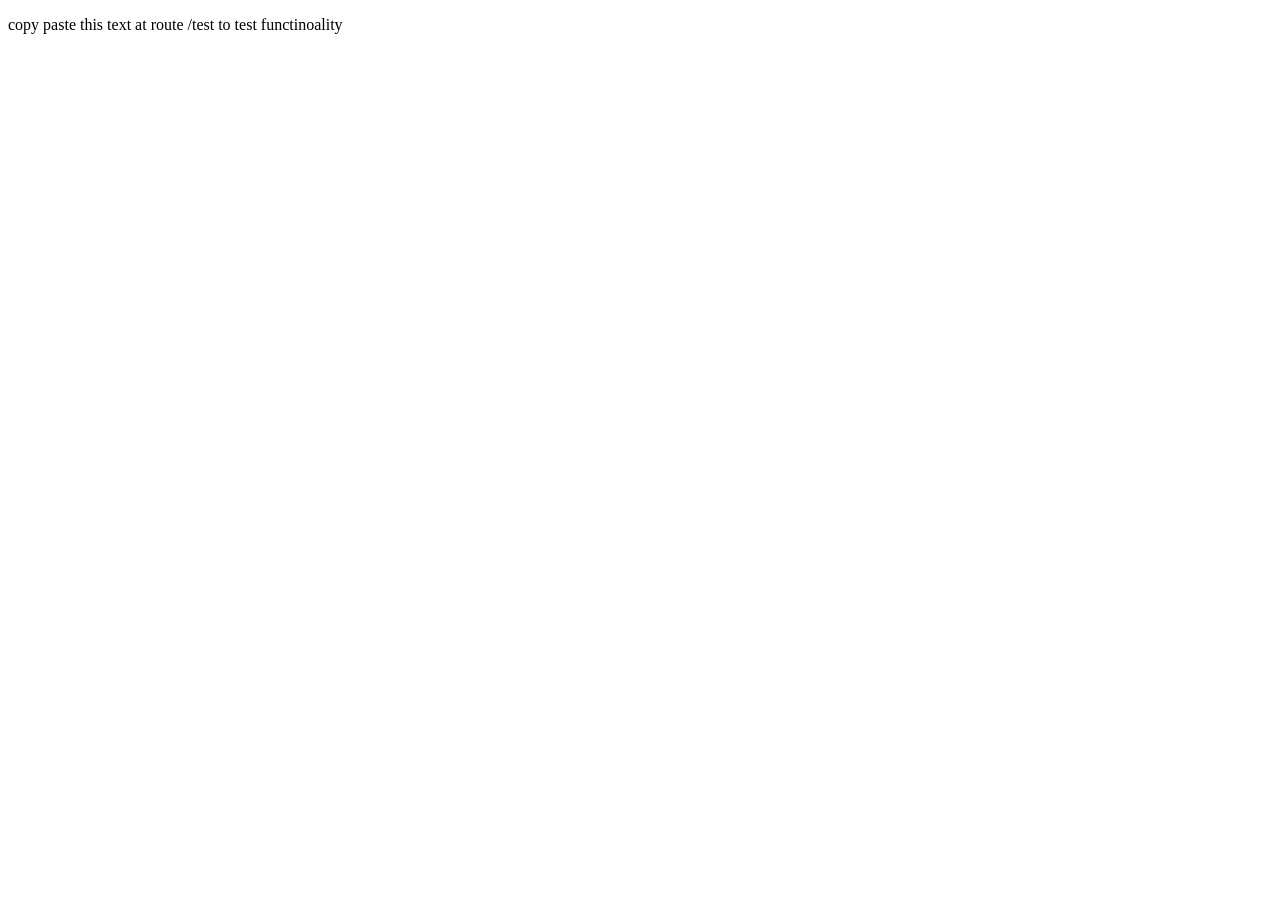
==== test/index.html @ 69d61530 "first commit" ====
<!doctype html>
<html lang="en">
  <head>
    <meta charset="UTF-8" />
    <meta name="viewport" content="width=device-width, initial-scale=1.0" />
    <title>Test Route</title>
  </head>
  <body>
    <p>copy paste this text at route /test to test functinoality</p>

    <script src="/script.js"></script>
  </body>
</html>
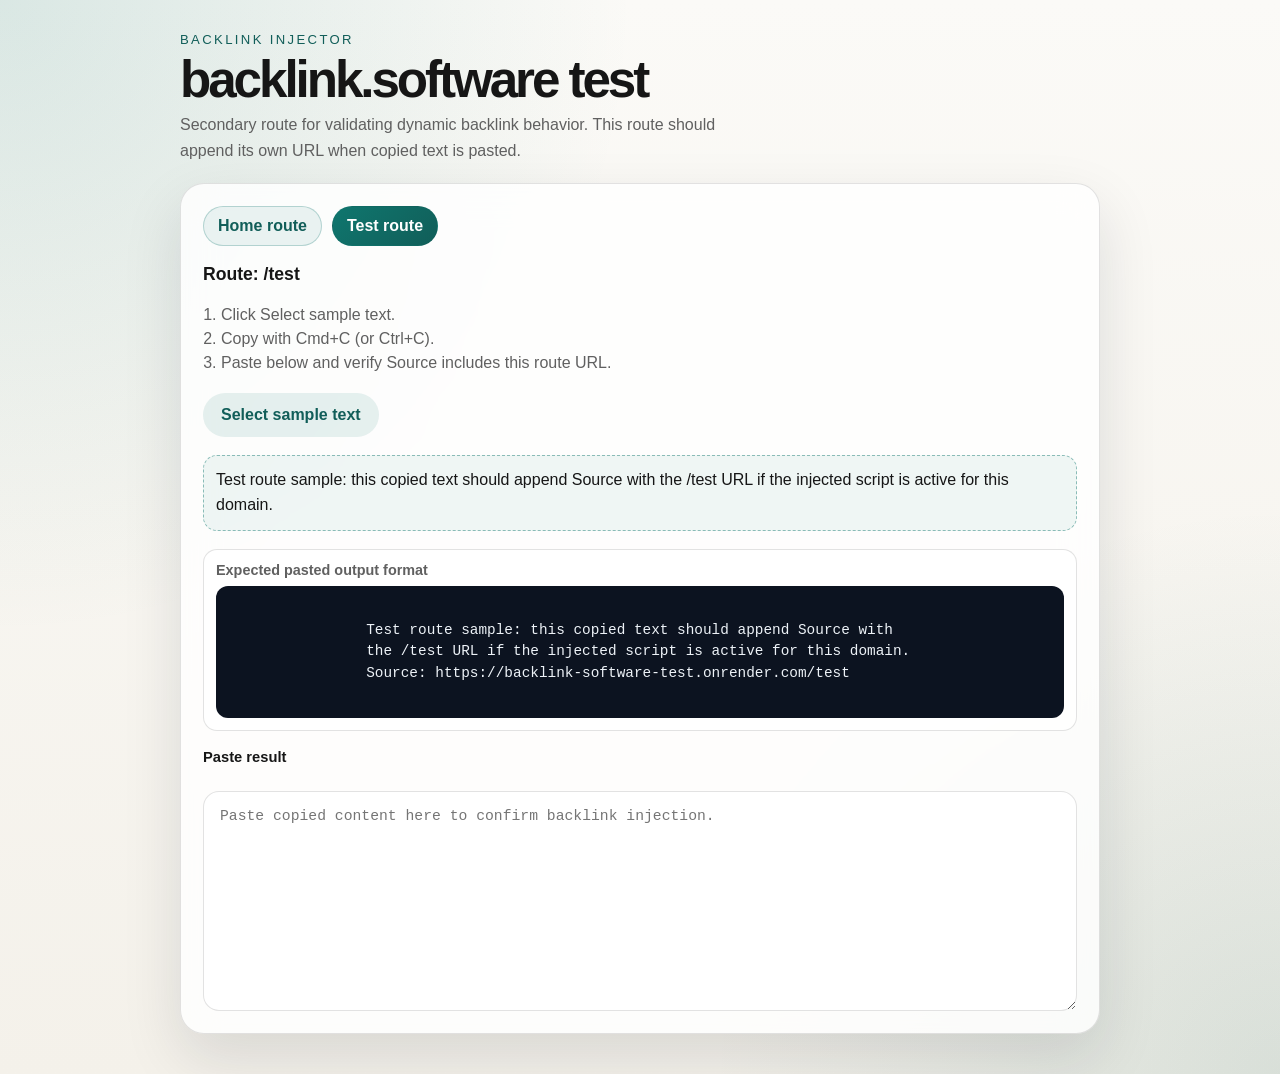
==== commit 3fb054fc: "updated styling, expected output box, routing buttons" ====
--- a/test/index.html
+++ b/test/index.html
@@ -3,11 +3,74 @@
   <head>
     <meta charset="UTF-8" />
     <meta name="viewport" content="width=device-width, initial-scale=1.0" />
-    <title>Test Route</title>
+    <title>backlink.software test | Test route</title>
+    <link rel="stylesheet" href="../styles.css" />
   </head>
   <body>
-    <p>copy paste this text at route /test to test functinoality</p>
+    <main class="shell">
+      <section class="app" aria-label="backlink.software test app">
+        <header class="hero">
+          <p class="eyebrow">Backlink injector</p>
+          <h1>backlink.software test</h1>
+          <p class="subhead">
+            Secondary route for validating dynamic backlink behavior. This route
+            should append its own URL when copied text is pasted.
+          </p>
+        </header>
 
-    <script src="/script.js"></script>
+        <section class="card" aria-labelledby="page-title">
+          <div class="card-inner">
+            <div class="route-nav" aria-label="Test routes">
+              <a class="route-link" href="../">Home route</a>
+              <a class="route-link is-active" href="./">Test route</a>
+            </div>
+
+            <h2 class="section-title" id="page-title">Route: /test</h2>
+
+            <ol class="test-steps">
+              <li>Click Select sample text.</li>
+              <li>Copy with Cmd+C (or Ctrl+C).</li>
+              <li>Paste below and verify Source includes this route URL.</li>
+            </ol>
+
+            <div class="button-row">
+              <button id="selectSampleButton" class="secondary" type="button">
+                Select sample text
+              </button>
+            </div>
+
+            <div class="sample-box">
+              <p class="sample-content" id="sampleContent">
+                Test route sample: this copied text should append Source with
+                the /test URL if the injected script is active for this domain.
+              </p>
+            </div>
+
+            <section class="example-box" aria-label="Expected output example">
+              <p class="example-title">Expected pasted output format</p>
+              <p class="example-output">
+                Test route sample: this copied text should append Source with
+                the /test URL if the injected script is active for this domain.
+                Source: https://backlink-software-test.onrender.com/test
+              </p>
+            </section>
+
+            <label class="field-label" for="pasteBox">Paste result</label>
+            <textarea
+              id="pasteBox"
+              placeholder="Paste copied content here to confirm backlink injection."
+            ></textarea>
+            <div
+              id="pasteStatusMessage"
+              class="status"
+              role="status"
+              aria-live="polite"
+            ></div>
+          </div>
+        </section>
+      </section>
+    </main>
+
+    <script src="../script.js"></script>
   </body>
 </html>
--- a/styles.css
+++ b/styles.css
@@ -0,0 +1,276 @@
+/* Shared visual language with obfuscator project */
+:root {
+  color-scheme: light;
+  --bg: #f4f1ea;
+  --panel: rgba(255, 255, 255, 0.82);
+  --panel-strong: #ffffff;
+  --text: #161616;
+  --muted: #606060;
+  --line: rgba(22, 22, 22, 0.12);
+  --accent: #0f766e;
+  --accent-strong: #115e59;
+  --error: #b42318;
+  --success: #067647;
+  --shadow: 0 24px 60px rgba(17, 24, 39, 0.12);
+}
+
+* {
+  box-sizing: border-box;
+}
+
+html,
+body {
+  margin: 0;
+  min-height: 100%;
+}
+
+body {
+  font-family: "Avenir Next", "Segoe UI", sans-serif;
+  background:
+    radial-gradient(
+      circle at top left,
+      rgba(15, 118, 110, 0.14),
+      transparent 38%
+    ),
+    radial-gradient(
+      circle at bottom right,
+      rgba(17, 94, 89, 0.12),
+      transparent 34%
+    ),
+    linear-gradient(180deg, #fbfaf7 0%, var(--bg) 100%);
+  color: var(--text);
+}
+
+.shell {
+  min-height: 100vh;
+  padding: 32px 20px 40px;
+  display: grid;
+  place-items: center;
+}
+
+.app {
+  width: min(920px, 100%);
+  display: grid;
+  gap: 20px;
+}
+
+.hero {
+  display: flex;
+  flex-direction: column;
+  gap: 8px;
+}
+
+.eyebrow {
+  margin: 0;
+  font-size: 0.82rem;
+  letter-spacing: 0.18em;
+  text-transform: uppercase;
+  color: var(--accent-strong);
+}
+
+h1 {
+  margin: 0;
+  font-size: clamp(2.3rem, 4vw, 4.4rem);
+  line-height: 0.96;
+  letter-spacing: -0.06em;
+}
+
+.subhead {
+  margin: 0;
+  max-width: 64ch;
+  color: var(--muted);
+  font-size: 1rem;
+  line-height: 1.6;
+}
+
+.card {
+  background: var(--panel);
+  backdrop-filter: blur(18px);
+  border: 1px solid var(--line);
+  border-radius: 24px;
+  box-shadow: var(--shadow);
+  overflow: hidden;
+}
+
+.card-inner {
+  padding: 22px;
+  display: grid;
+  gap: 18px;
+}
+
+.section-title {
+  margin: 0;
+  font-size: 1.1rem;
+}
+
+.route-nav {
+  display: flex;
+  flex-wrap: wrap;
+  gap: 10px;
+}
+
+.route-link {
+  display: inline-block;
+  padding: 10px 14px;
+  border: 1px solid rgba(15, 118, 110, 0.25);
+  border-radius: 999px;
+  background: rgba(15, 118, 110, 0.08);
+  color: var(--accent-strong);
+  text-decoration: none;
+  font-weight: 600;
+}
+
+.route-link:hover {
+  background: rgba(15, 118, 110, 0.16);
+}
+
+.route-link.is-active {
+  background: linear-gradient(135deg, var(--accent), var(--accent-strong));
+  color: #fff;
+  border-color: transparent;
+}
+
+.field-label {
+  display: block;
+  margin-bottom: 8px;
+  font-size: 0.92rem;
+  font-weight: 600;
+}
+
+textarea {
+  width: 100%;
+  min-height: 220px;
+  resize: vertical;
+  padding: 16px;
+  line-height: 1.55;
+  border: 1px solid var(--line);
+  border-radius: 16px;
+  background: rgba(255, 255, 255, 0.9);
+  color: var(--text);
+  font: inherit;
+  font-family: "SFMono-Regular", "SF Mono", Consolas, monospace;
+  font-size: 0.92rem;
+}
+
+textarea:focus,
+button:focus-visible,
+.route-link:focus-visible {
+  outline: none;
+  border-color: rgba(15, 118, 110, 0.55);
+  box-shadow: 0 0 0 4px rgba(15, 118, 110, 0.12);
+}
+
+button {
+  border: 0;
+  border-radius: 999px;
+  padding: 13px 18px;
+  font: inherit;
+  font-weight: 700;
+  cursor: pointer;
+  transition:
+    transform 160ms ease,
+    box-shadow 160ms ease,
+    background 160ms ease,
+    opacity 160ms ease;
+}
+
+button:hover {
+  transform: translateY(-1px);
+}
+
+.secondary {
+  background: rgba(15, 118, 110, 0.1);
+  color: var(--accent-strong);
+}
+
+.button-row {
+  display: flex;
+  flex-wrap: wrap;
+  gap: 10px;
+}
+
+.test-steps {
+  margin: 0;
+  padding-left: 18px;
+  color: var(--muted);
+  line-height: 1.5;
+}
+
+.sample-box {
+  border: 1px dashed rgba(15, 118, 110, 0.45);
+  border-radius: 14px;
+  background: rgba(15, 118, 110, 0.06);
+  padding: 12px;
+}
+
+.sample-content {
+  margin: 0;
+  line-height: 1.55;
+}
+
+.example-box {
+  border: 1px solid var(--line);
+  border-radius: 14px;
+  background: rgba(255, 255, 255, 0.75);
+  padding: 12px;
+  display: grid;
+  gap: 8px;
+}
+
+.example-title {
+  margin: 0;
+  font-size: 0.9rem;
+  font-weight: 700;
+  color: var(--muted);
+}
+
+.example-output {
+  margin: 0;
+  padding: 12px;
+  border-radius: 12px;
+  background: #0c1320;
+  color: #edf2f7;
+  font-family: "SFMono-Regular", "SF Mono", Consolas, monospace;
+  font-size: 0.9rem;
+  line-height: 1.5;
+  white-space: pre-wrap;
+  word-break: break-word;
+}
+
+.status {
+  display: none;
+  padding: 14px 16px;
+  border-radius: 16px;
+  font-size: 0.96rem;
+  line-height: 1.5;
+}
+
+.status[data-state="error"] {
+  display: block;
+  background: rgba(180, 35, 24, 0.08);
+  color: var(--error);
+}
+
+.status[data-state="success"] {
+  display: block;
+  background: rgba(6, 118, 71, 0.09);
+  color: var(--success);
+}
+
+@media (max-width: 720px) {
+  .shell {
+    padding: 16px;
+  }
+
+  .card-inner {
+    padding: 16px;
+  }
+
+  .button-row {
+    flex-direction: column;
+  }
+
+  button {
+    width: 100%;
+  }
+}
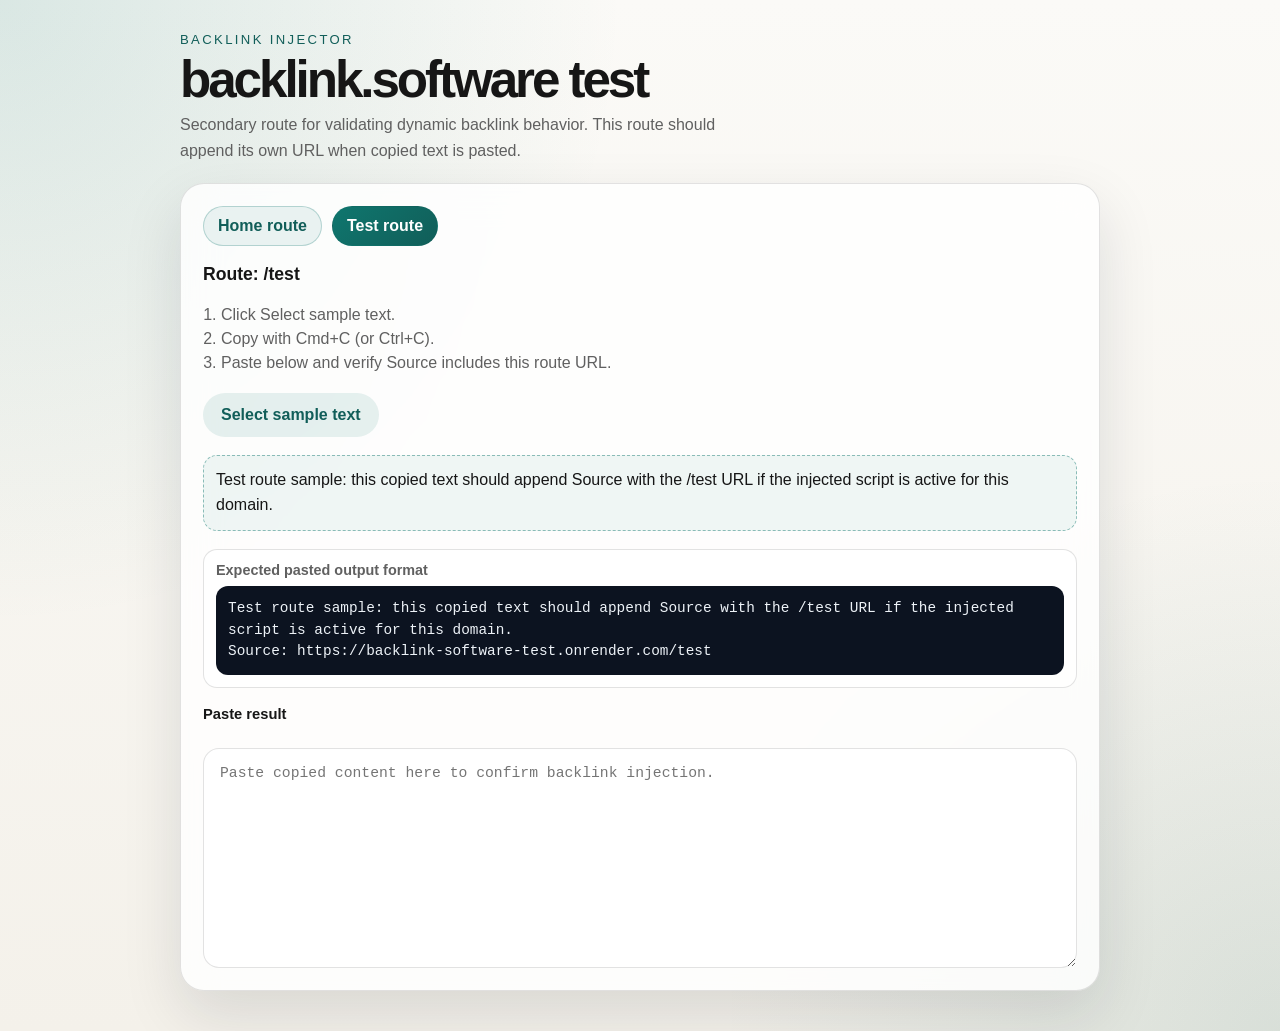
==== commit 2ae4d85b: "fix whitespace and linebreak" ====
--- a/test/index.html
+++ b/test/index.html
@@ -51,7 +51,7 @@
               <p class="example-output">
                 Test route sample: this copied text should append Source with
                 the /test URL if the injected script is active for this domain.
-                Source: https://backlink-software-test.onrender.com/test
+                <br />Source: https://backlink-software-test.onrender.com/test
               </p>
             </section>
 
--- a/styles.css
+++ b/styles.css
@@ -233,7 +233,7 @@
   font-family: "SFMono-Regular", "SF Mono", Consolas, monospace;
   font-size: 0.9rem;
   line-height: 1.5;
-  white-space: pre-wrap;
+  white-space: normal;
   word-break: break-word;
 }
 
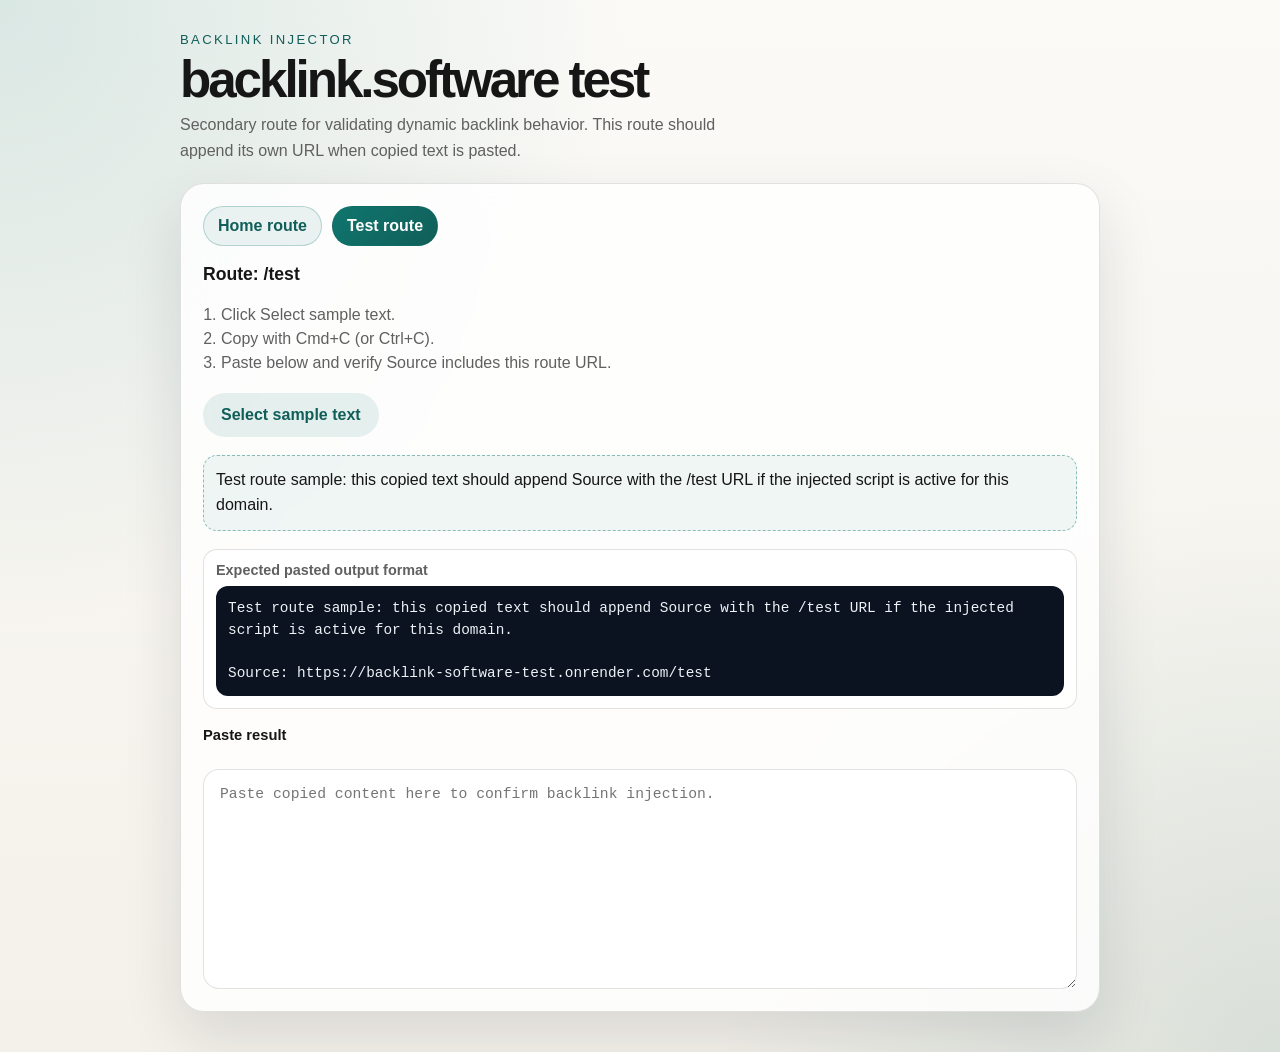
==== commit c120040f: "obfuscated code test 2 after linebreak fix" ====
--- a/test/index.html
+++ b/test/index.html
@@ -51,7 +51,8 @@
               <p class="example-output">
                 Test route sample: this copied text should append Source with
                 the /test URL if the injected script is active for this domain.
-                <br />Source: https://backlink-software-test.onrender.com/test
+                <br /><br />Source:
+                https://backlink-software-test.onrender.com/test
               </p>
             </section>
 
